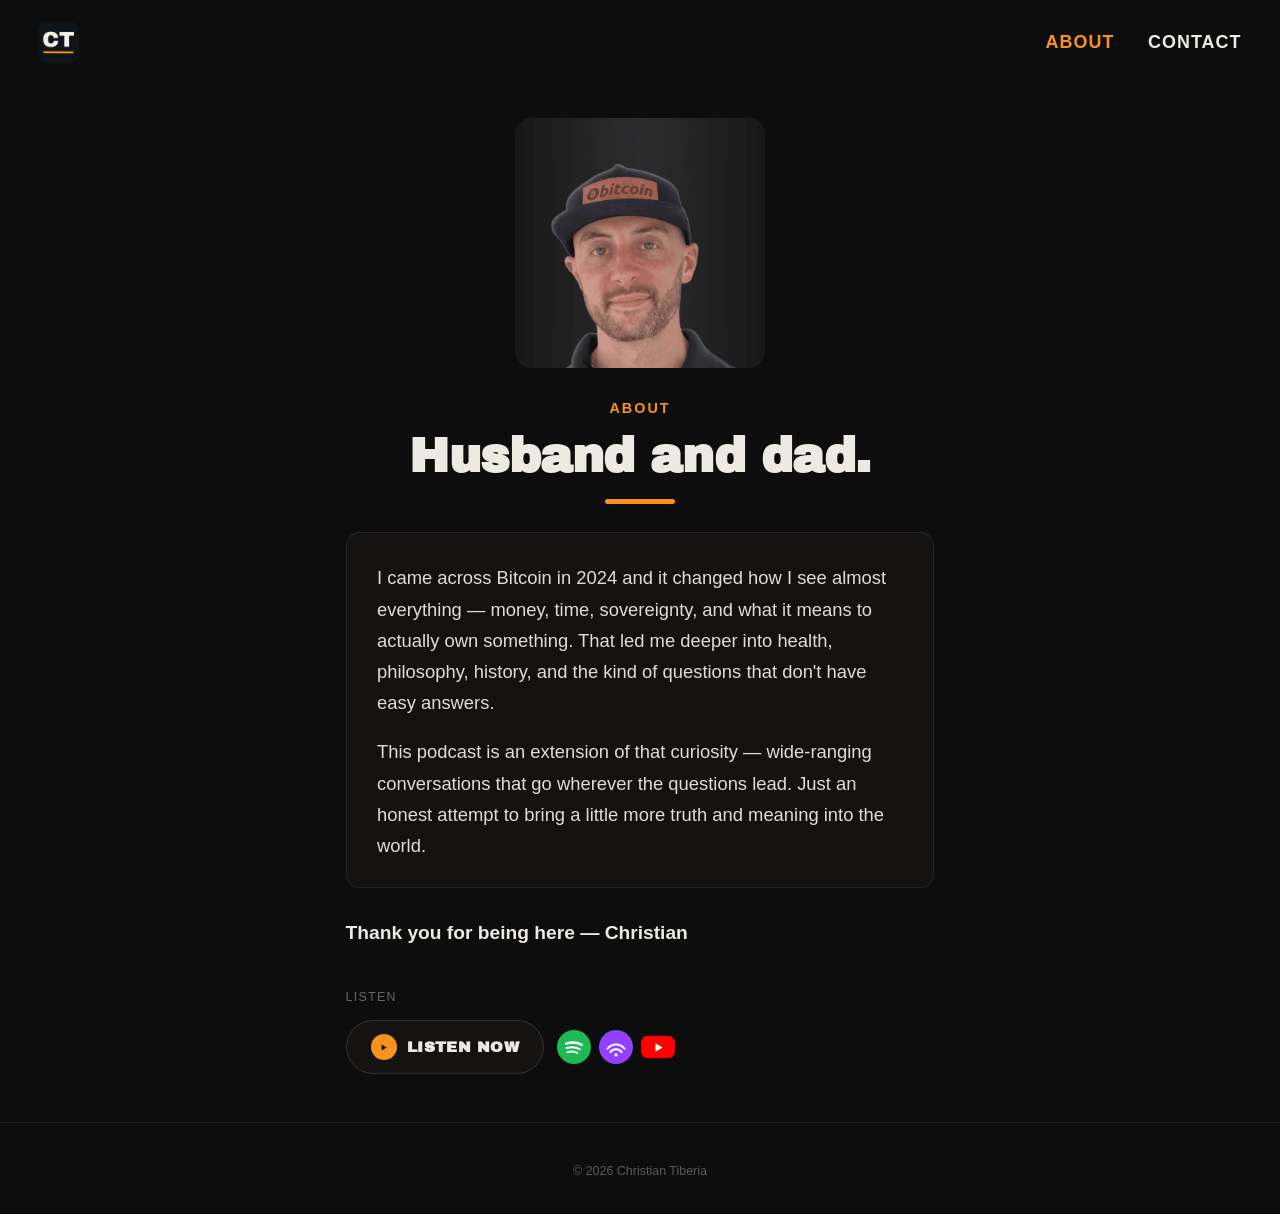
==== about.html @ 358f18a5 "Fix Social Media label legibility, brighten contact page text, swap contact direct-links to icons, a" ====
<!DOCTYPE html>
<html lang="en">
<head>
  <meta charset="UTF-8" />
  <meta name="viewport" content="width=device-width, initial-scale=1.0" />
  <title>About &mdash; Christian Tiberia</title>
  <link rel="icon" type="image/png" href="images/CT Monogram.png" />
  <link rel="stylesheet" href="style.css?v=16" />
  <link rel="preconnect" href="https://fonts.googleapis.com" />
  <link rel="preconnect" href="https://fonts.gstatic.com" crossorigin />
  <link href="https://fonts.googleapis.com/css2?family=Archivo+Black&display=swap" rel="stylesheet" />
  <style>
    .about-wrap {
      max-width: 640px;
      margin: 0 auto;
      padding: 2rem 1.6rem 3rem;
    }
    .about-photo {
      width: 100%;
      aspect-ratio: 1 / 1;
      max-width: 250px;
      margin: 0 auto 1.8rem;
      border-radius: 16px;
      background-image: url("images/Christian Black.png");
      background-size: 152%;
      background-position: center 12%;
      display: block;
    }
    .about-eyebrow {
      font-size: clamp(.9rem, 1.05vw, 1.1rem);
      letter-spacing: .14em;
      text-transform: uppercase;
      color: var(--orange);
      font-weight: 700;
      margin-bottom: .6rem;
      text-align: center;
    }
    .about-headline {
      font-family: var(--font-display);
      font-weight: 900;
      color: var(--white);
      font-size: clamp(1.9rem, 4.4vw, 3rem);
      line-height: 1.1;
      letter-spacing: -0.01em;
      text-align: center;
      margin-bottom: 1rem;
    }
    .about-wrap .rule { margin: 0 auto 1.8rem; }
    .about-body {
      background: #141210;
      border: 1px solid rgba(237,234,228,0.09);
      border-radius: 14px;
      padding: 1.8rem 1.9rem 1.6rem;
      margin-bottom: 1.8rem;
    }
    .about-body p {
      font-size: clamp(1.15rem, 1.4vw, 1.4rem);
      line-height: 1.7;
      font-weight: 500;
      color: rgba(237,234,228,0.94);
      margin-bottom: 1.1rem;
    }
    .about-body p:last-child { margin-bottom: 0; }
    .about-signoff {
      font-size: clamp(1.2rem, 1.4vw, 1.45rem);
      font-weight: 700;
      color: var(--white);
      margin-bottom: 2.4rem;
    }
    .about-cta-label {
      font-size: .78rem;
      letter-spacing: .1em;
      text-transform: uppercase;
      color: rgba(237,234,228,0.4);
      margin-bottom: .8rem;
    }
  </style>
</head>
<body>

<nav class="site-nav">
  <a href="index.html" class="nav-mark"><img src="images/CT Monogram.png" alt="Christian Tiberia — home" /></a>
  <div class="nav-links">
    <a href="about.html" aria-current="page">About</a>
    <a href="contact.html">Contact</a>
  </div>
</nav>

<div class="about-wrap">
  <div class="about-photo"></div>
  <div class="about-eyebrow">About</div>
  <div class="about-headline">Husband and dad.</div>
  <div class="rule"></div>

  <div class="about-body">
    <p>I came across Bitcoin in 2024 and it changed how I see almost everything &mdash; money, time, sovereignty, and what it means to actually own something. That led me deeper into health, philosophy, history, and the kind of questions that don't have easy answers.</p>
    <p>This podcast is an extension of that curiosity &mdash; wide-ranging conversations that go wherever the questions lead. Just an honest attempt to bring a little more truth and meaning into the world.</p>
  </div>
  <div class="about-signoff">Thank you for being here &mdash; Christian</div>

  <div class="about-cta-label">Listen</div>
  <div class="cta-row">
    <a class="btn-listen" href="https://open.spotify.com/show/033JaxbUq8nbgeIhdgVE8Z" target="_blank" rel="noopener">
      <span class="play"><svg width="12" height="12" viewBox="0 0 24 24"><path d="M8 5.5v13l11-6.5z" fill="#150e05"/></svg></span>
      LISTEN NOW
    </a>
    <div class="platform-icons">
      <a href="https://open.spotify.com/show/033JaxbUq8nbgeIhdgVE8Z" target="_blank" rel="noopener" aria-label="Listen on Spotify">
        <svg viewBox="0 0 24 24"><circle cx="12" cy="12" r="12" fill="#1DB954"/><path d="M6.5 9.6c3.8-1.1 8-.8 11 .9" stroke="#fff" stroke-width="1.7" fill="none" stroke-linecap="round"/><path d="M6.8 12.7c3.1-.8 6.6-.6 9.2.8" stroke="#fff" stroke-width="1.5" fill="none" stroke-linecap="round"/><path d="M7.2 15.6c2.5-.6 5.2-.5 7.2.6" stroke="#fff" stroke-width="1.3" fill="none" stroke-linecap="round"/></svg>
      </a>
      <a href="https://podcasts.apple.com/us/podcast/the-christian-tiberia-podcast/id6787177153" target="_blank" rel="noopener" aria-label="Listen on Apple Podcasts">
        <svg viewBox="0 0 24 24"><circle cx="12" cy="12" r="12" fill="#933FFE"/><path d="M8 15.5a5.2 5.2 0 0 1 8 0" stroke="#fff" stroke-width="1.5" fill="none" stroke-linecap="round"/><path d="M6 13.2a7.6 7.6 0 0 1 12 0" stroke="#fff" stroke-width="1.4" fill="none" stroke-linecap="round"/><circle cx="12" cy="17.6" r="1.15" fill="#fff"/></svg>
      </a>
      <a href="https://www.youtube.com/@christiantiberia" target="_blank" rel="noopener" aria-label="Watch on YouTube">
        <svg viewBox="0 0 24 24"><rect x="0" y="4" width="24" height="16" rx="5" fill="#FF0000"/><path d="M10.2 9.3l5.2 3-5.2 3z" fill="#fff"/></svg>
      </a>
    </div>
  </div>
</div>

<footer>
  <p>&copy; 2026 Christian Tiberia</p>
</footer>

</body>
</html>
---- style.css ----
*, *::before, *::after { box-sizing: border-box; margin: 0; padding: 0; }

:root {
  --black: #0d0d0d;
  --white: #EDEAE4;
  --orange: #F7931A;
  --dim: #9A9490;
  --ink: #241004;
  --font-display: 'Archivo Black', 'Arial Black', Arial, sans-serif;
  --font: -apple-system, BlinkMacSystemFont, 'Segoe UI', Helvetica, Arial, sans-serif;
}

html { scroll-behavior: smooth; }

html, body { overflow-x: hidden; }
body {
  background: var(--black);
  color: var(--white);
  font-family: var(--font);
  line-height: 1.65;
  -webkit-font-smoothing: antialiased;
  min-height: 100vh;
}

a { color: inherit; }

/* ---- shared nav ---- */
.site-nav {
  display: flex;
  align-items: center;
  justify-content: space-between;
  padding: 1.4rem clamp(1.6rem, 3vw, 3rem);
  position: relative;
  z-index: 3;
}
.nav-mark img { width: clamp(40px, 3.2vw, 64px); height: clamp(40px, 3.2vw, 64px); border-radius: 20%; display: block; }
.nav-links { display: flex; gap: clamp(1.7rem, 2.6vw, 3rem); }
.nav-links a {
  font-size: clamp(1rem, 1.4vw, 1.4rem);
  letter-spacing: .06em;
  text-transform: uppercase;
  font-weight: 700;
  color: var(--white);
  text-decoration: none;
  transition: color .15s;
}
.nav-links a:hover, .nav-links a[aria-current="page"] { color: var(--orange); }

/* ---- shared buttons / icon rows ---- */
.btn-listen {
  display: inline-flex;
  align-items: center;
  gap: clamp(10px, .7vw, 14px);
  background: #151312;
  border: 1px solid rgba(237, 234, 228, .14);
  color: var(--white);
  font-family: var(--font-display);
  font-weight: 900;
  font-size: clamp(.95rem, 1.15vw, 1.35rem);
  letter-spacing: .03em;
  padding: clamp(.8rem, 1vw, 1.15rem) clamp(1.5rem, 1.8vw, 2.1rem);
  border-radius: 999px;
  text-decoration: none;
  transition: border-color .15s;
}
.btn-listen:hover { border-color: rgba(237, 234, 228, .32); }
.btn-listen .play {
  width: clamp(26px, 2vw, 38px); height: clamp(26px, 2vw, 38px);
  border-radius: 50%;
  background: var(--orange);
  display: flex; align-items: center; justify-content: center;
  flex-shrink: 0;
}
.btn-listen .play svg { width: 42%; height: 42%; }

.cta-row { display: flex; align-items: center; gap: clamp(.8rem, 1vw, 1.2rem); flex-wrap: wrap; }
.platform-icons { display: flex; align-items: center; gap: clamp(.5rem, .6vw, .8rem); }
.platform-icons a { display: block; line-height: 0; transition: transform .15s; }
.platform-icons a:hover { transform: scale(1.08); }
.platform-icons svg { width: clamp(34px, 2.5vw, 48px); height: clamp(34px, 2.5vw, 48px); display: block; }

.social-label {
  font-size: .95rem;
  letter-spacing: .1em;
  text-transform: uppercase;
  font-weight: 700;
  color: rgba(237, 234, 228, .65);
  margin-bottom: .7rem;
}
.social-row { display: flex; align-items: center; gap: .7rem; }
.social-row a { display: block; line-height: 0; transition: transform .15s; }
.social-row a:hover { transform: scale(1.08); }
.social-row svg { width: 34px; height: 34px; display: block; }

.rule {
  width: clamp(70px, 5vw, 100px); height: clamp(5px, .35vw, 7px);
  background: var(--orange);
  border-radius: 3px;
}

/* ---- footer ---- */
footer {
  padding: 2.4rem 1.6rem 2rem;
  border-top: 1px solid rgba(237, 234, 228, .08);
  text-align: center;
}
footer p { font-size: .78rem; color: rgba(237, 234, 228, .35); }
.footer-social {
  display: flex;
  flex-direction: column;
  align-items: center;
  gap: .6rem;
  margin-bottom: 1.4rem;
}
.footer-social .social-row { justify-content: center; }

@media (max-width: 600px) {
  .site-nav { padding: 1rem 1.2rem; }
  .nav-links { gap: 1.1rem; }
}

@media (max-width: 420px) {
  .site-nav { padding: .85rem .9rem; }
  .nav-links { gap: 1rem; }
  .nav-links a { font-size: 1.05rem; letter-spacing: .03em; }
  .nav-mark img { width: 36px; height: 36px; }
}
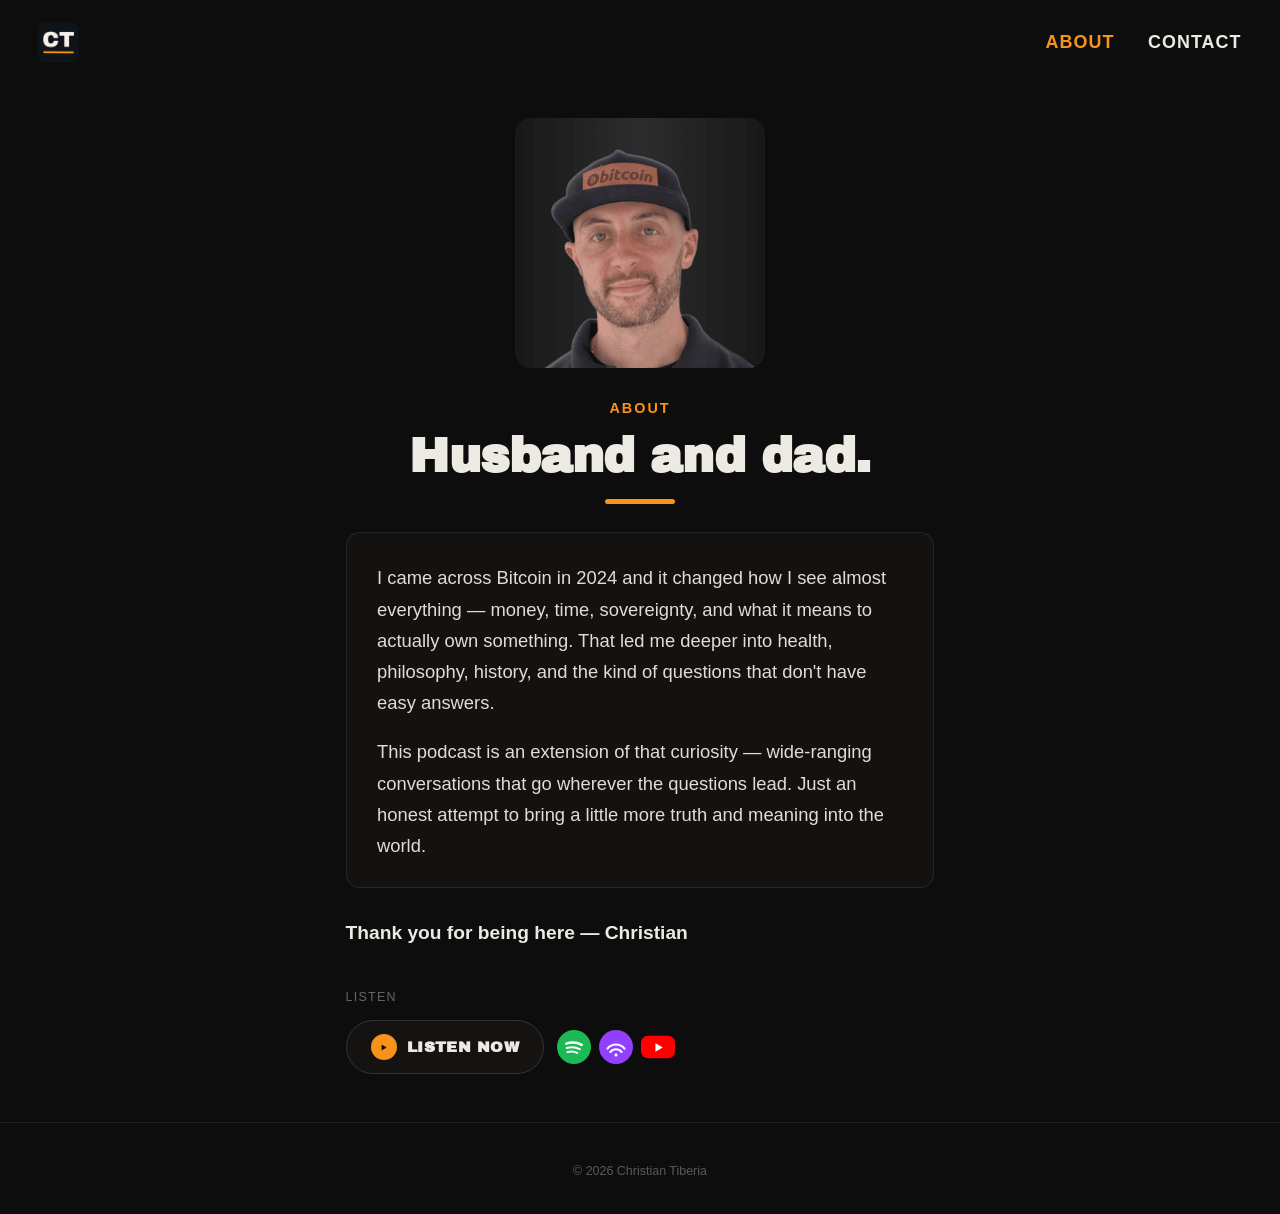
==== commit ee87b231: "Shift About page photo up to remove excess headroom" ====
--- a/about.html
+++ b/about.html
@@ -5,7 +5,7 @@
   <meta name="viewport" content="width=device-width, initial-scale=1.0" />
   <title>About &mdash; Christian Tiberia</title>
   <link rel="icon" type="image/png" href="images/CT Monogram.png" />
-  <link rel="stylesheet" href="style.css?v=16" />
+  <link rel="stylesheet" href="style.css?v=21" />
   <link rel="preconnect" href="https://fonts.googleapis.com" />
   <link rel="preconnect" href="https://fonts.gstatic.com" crossorigin />
   <link href="https://fonts.googleapis.com/css2?family=Archivo+Black&display=swap" rel="stylesheet" />
@@ -23,7 +23,7 @@
       border-radius: 16px;
       background-image: url("images/Christian Black.png");
       background-size: 152%;
-      background-position: center 12%;
+      background-position: center 23%;
       display: block;
     }
     .about-eyebrow {
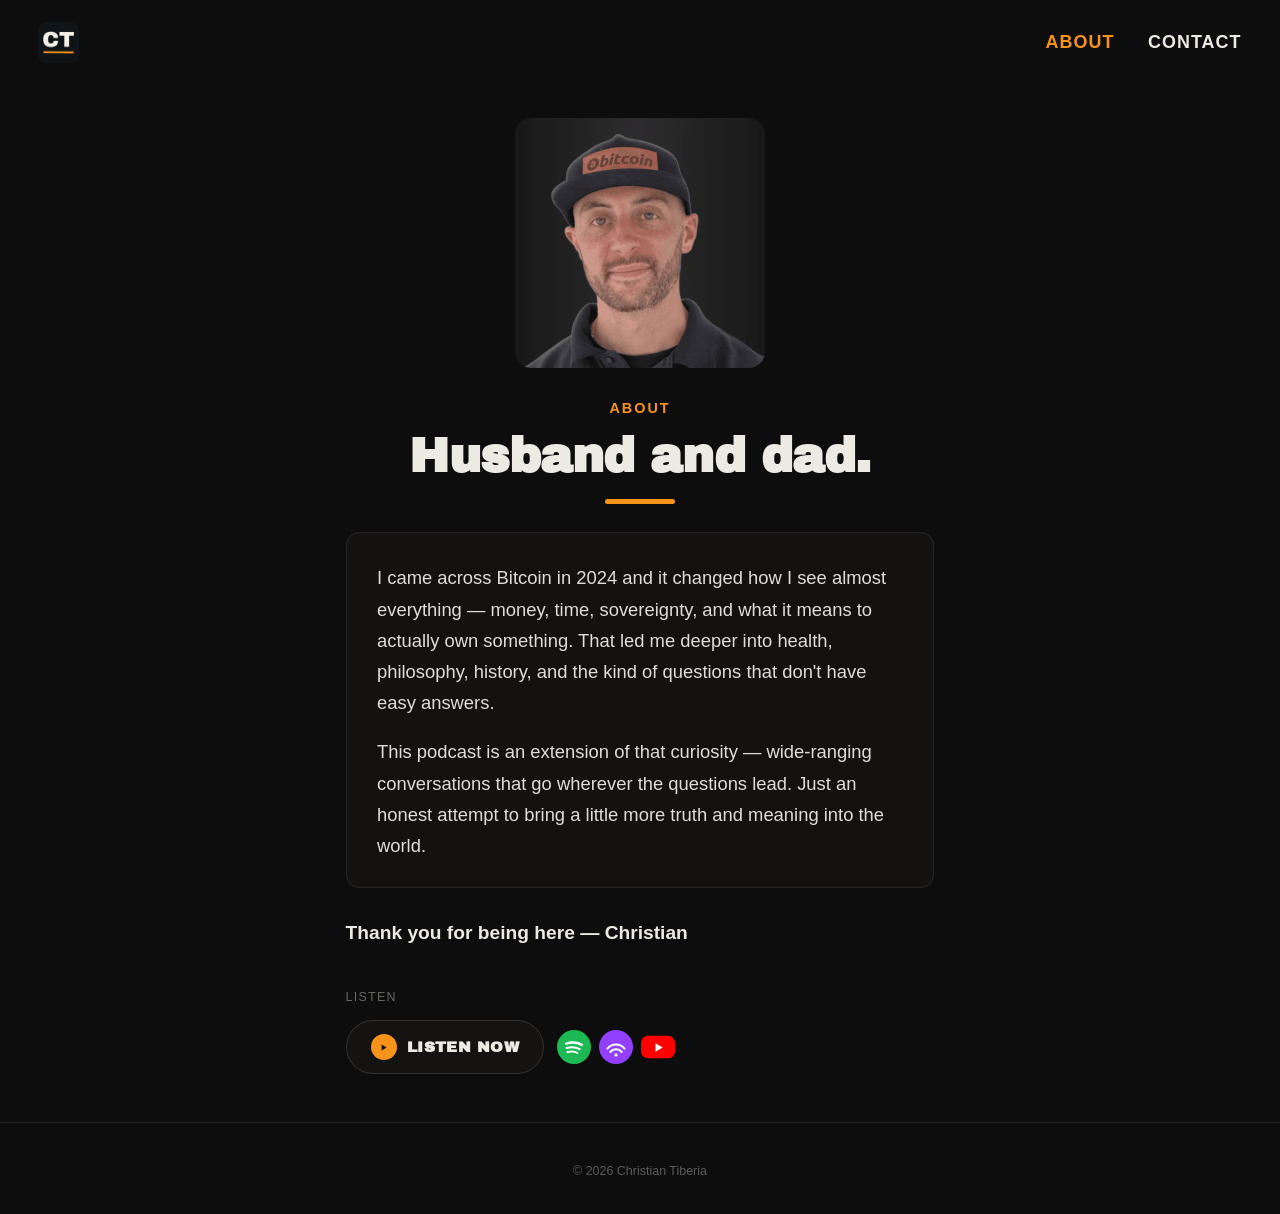
==== commit fa1d2020: "Nudge About page photo up further" ====
--- a/about.html
+++ b/about.html
@@ -5,7 +5,7 @@
   <meta name="viewport" content="width=device-width, initial-scale=1.0" />
   <title>About &mdash; Christian Tiberia</title>
   <link rel="icon" type="image/png" href="images/CT Monogram.png" />
-  <link rel="stylesheet" href="style.css?v=21" />
+  <link rel="stylesheet" href="style.css?v=23" />
   <link rel="preconnect" href="https://fonts.googleapis.com" />
   <link rel="preconnect" href="https://fonts.gstatic.com" crossorigin />
   <link href="https://fonts.googleapis.com/css2?family=Archivo+Black&display=swap" rel="stylesheet" />
@@ -23,7 +23,7 @@
       border-radius: 16px;
       background-image: url("images/Christian Black.png");
       background-size: 152%;
-      background-position: center 23%;
+      background-position: center 35%;
       display: block;
     }
     .about-eyebrow {
